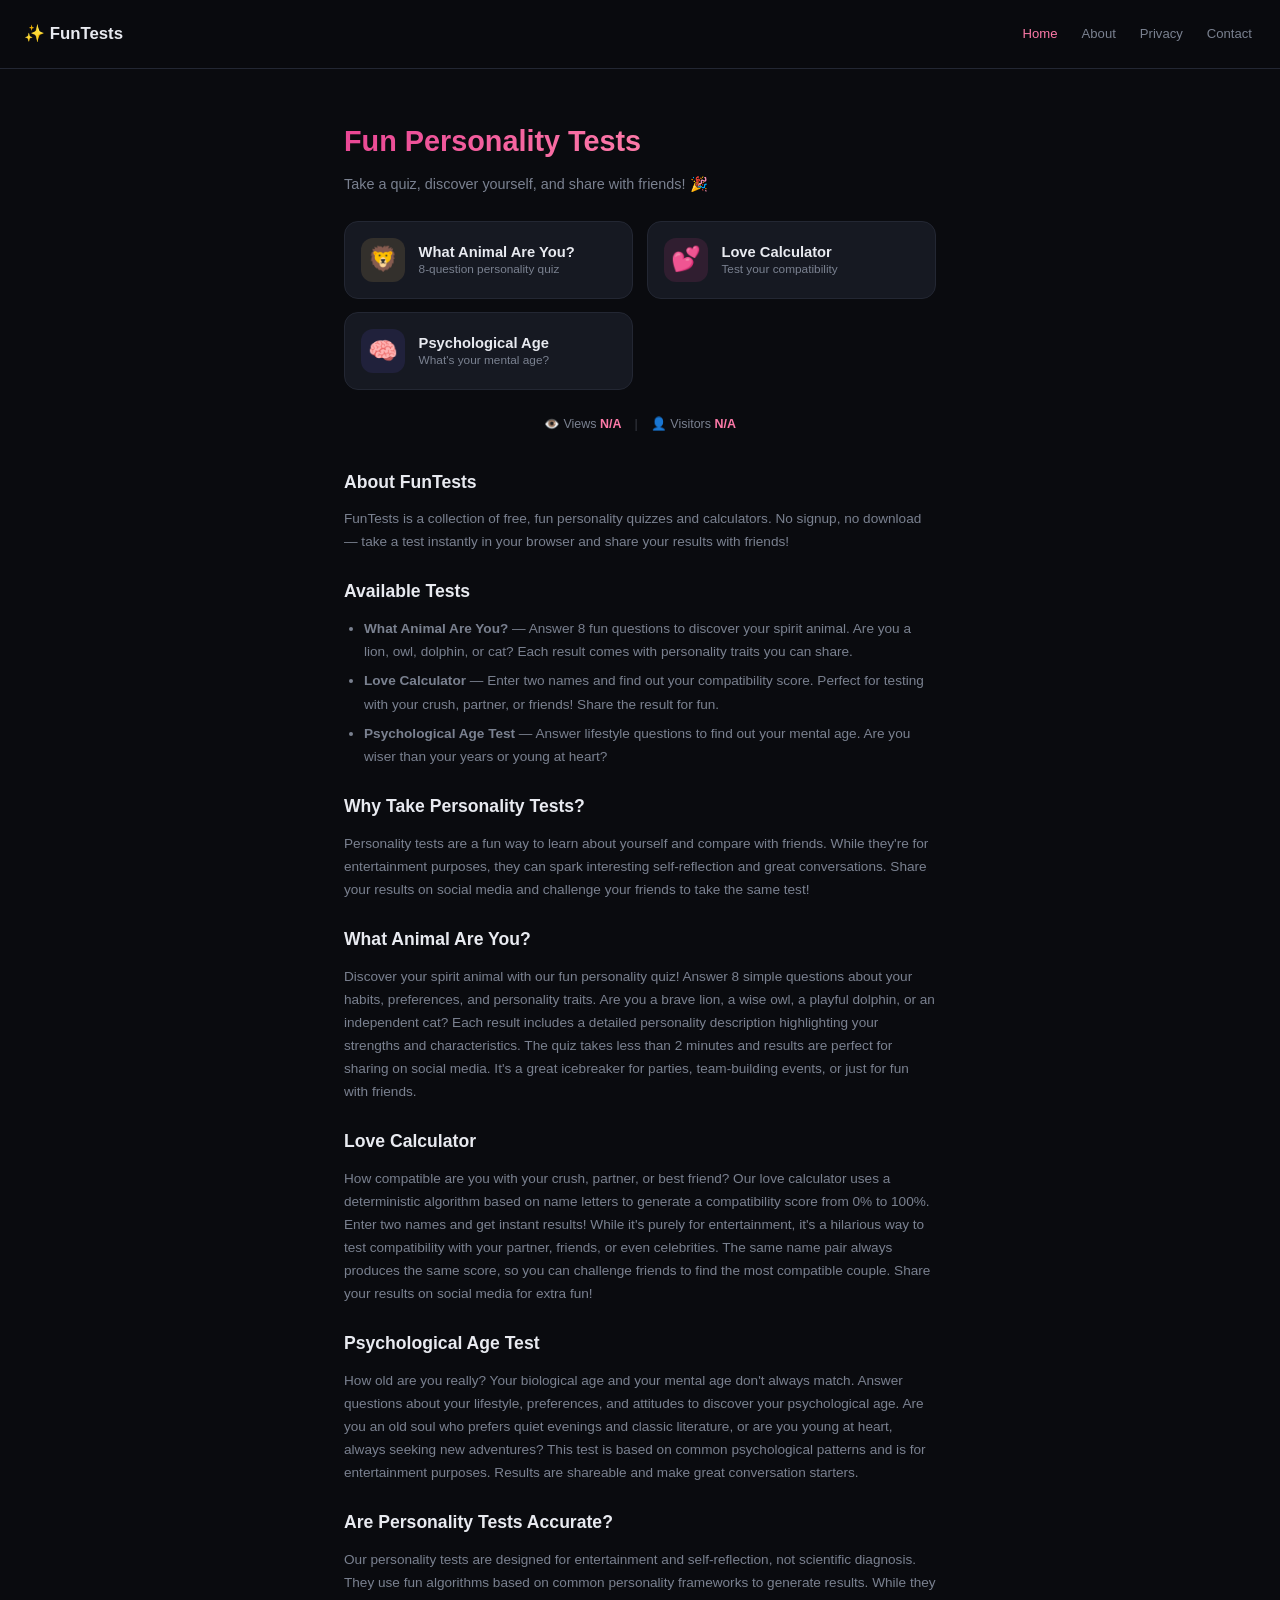
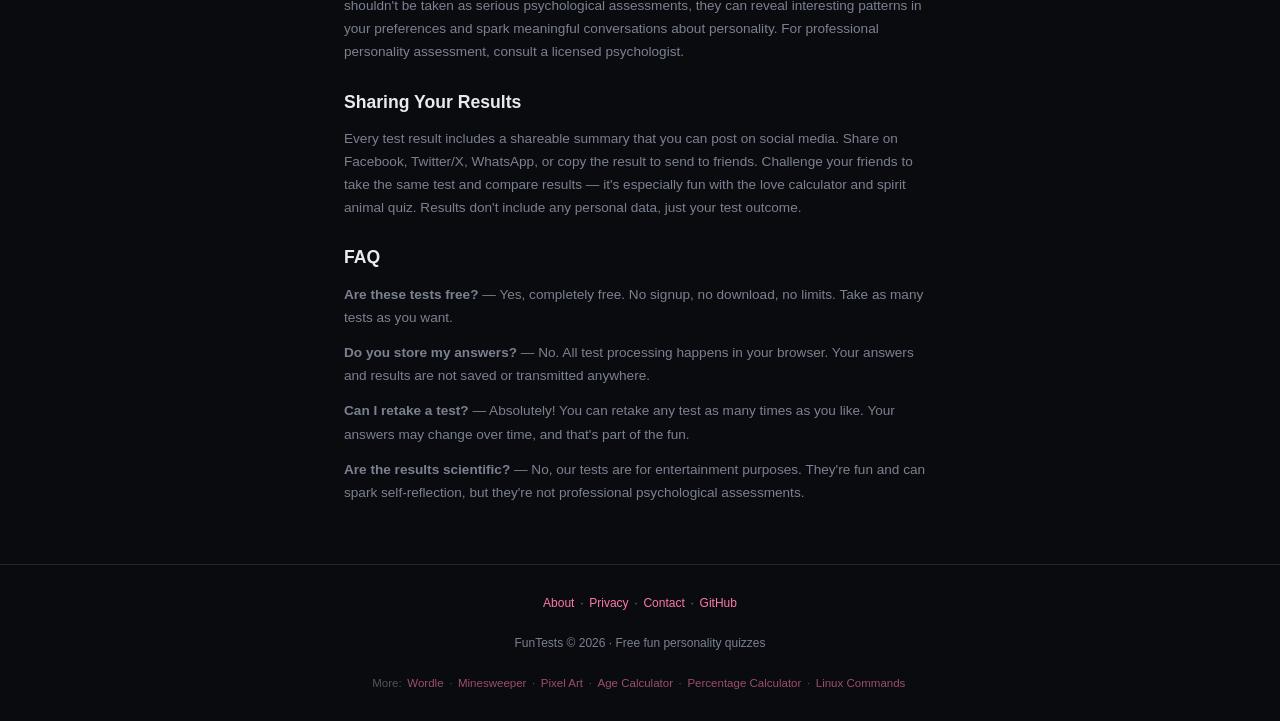
==== index.html @ 6536a4a6 "Fix ad space: wrap ad in collapsible container, hide when empty after 8s" ====
<!DOCTYPE html>
<html lang="en">
<head>
    <meta charset="UTF-8">
    <link rel="preconnect" href="https://pagead2.googlesyndication.com">
    <link rel="dns-prefetch" href="https://pagead2.googlesyndication.com">
    <link rel="preconnect" href="https://api.counterapi.dev">
    <link rel="dns-prefetch" href="https://api.counterapi.dev">
    <meta name="viewport" content="width=device-width, initial-scale=1.0">
    <meta name="theme-color" content="#0a0b0f">
    <meta name="description" content="Fun personality tests — What Animal Are You, Love Calculator, Psychological Age Test. Free, instant, share your results!">
    <meta name="robots" content="index, follow">
    <link rel="canonical" href="https://jimmywithfiona.com/fun-tests/">

    <meta name="keywords" content="fun tests, personality quiz, love calculator, psychological age test, what animal are you, fun quizzes online">
    <meta property="og:type" content="website">
    <meta property="og:site_name" content="FunTests">
    <meta property="og:locale" content="en_US">
    <meta property="og:title" content="FunTests — Personality Quizzes, Love Calculator & Fun Tests">
    <meta property="og:description" content="Fun personality tests — What Animal Are You, Love Calculator, Psychological Age Test. Free, instant, share your results!">
    <meta property="og:url" content="https://jimmywithfiona.com/fun-tests/">
    <meta property="og:image" content="https://jimmywithfiona.com/fun-tests/og.png">
    <meta name="twitter:card" content="summary_large_image">
    <meta name="twitter:title" content="FunTests — Personality Quizzes, Love Calculator & Fun Tests">
    <meta name="twitter:description" content="Fun personality tests — What Animal Are You, Love Calculator, Psychological Age Test. Free, instant, share your results!">
    <meta name="twitter:image" content="https://jimmywithfiona.com/fun-tests/og.png">

    <link rel="icon" type="image/svg+xml" href="favicon.svg">
<link rel="apple-touch-icon" href="apple-touch-icon.png">
<script async src="https://pagead2.googlesyndication.com/pagead/js/adsbygoogle.js?client=ca-pub-1840337371416691" crossorigin="anonymous"></script>
    <title>FunTests — Personality Quizzes, Love Calculator & Fun Tests</title>
    <link rel="stylesheet" href="css/style.css">
    <script type="application/ld+json">
    {
      "@context": "https://schema.org",
      "@type": "WebSite",
      "name": "FunTests",
      "url": "https://jimmywithfiona.com/fun-tests/",
      "description": "Collection of fun personality tests: What Animal Are You, Love Calculator, Psychological Age Test"
    }
    </script>
<style>

    /* UX fixes: touch targets, font sizes */
    @media (max-width: 768px) {
        .navbar .nav-links a {
            padding: 0.5rem 0.3rem;
            min-height: 44px;
            display: flex;
            align-items: center;
        }
        .navbar { padding: 0.5rem 0.75rem; }
        .navbar .brand { font-size: 0.95rem; }
        .navbar .nav-links { gap: 0.3rem; }
        input[type="text"], input[type="number"], select, textarea {
            font-size: 16px !important;
        }
        .tab { min-height: 44px; display: flex; align-items: center; }
        .preset-btn { min-height: 44px; }
        .unit-toggle button { min-height: 44px; padding: 0.5rem 0.75rem; }
        .btn { min-height: 44px; }
        .legend-item, .outlet { min-height: 44px; }
    }
    /* Scroll to top button */
    .scroll-top {
        position: fixed;
        bottom: 1.5rem;
        right: 1.5rem;
        width: 44px;
        height: 44px;
        border-radius: 50%;
        background: var(--accent, #4f8cff);
        color: #fff;
        border: none;
        cursor: pointer;
        font-size: 1.2rem;
        display: none;
        z-index: 100;
        align-items: center;
        justify-content: center;
        box-shadow: 0 2px 12px rgba(0,0,0,0.3);
        transition: opacity 0.3s;
    }
    .scroll-top.visible { display: flex; }

    
    /* UX: touch targets + mobile fixes */
    body { overflow-x: hidden !important; }
    .nav-links a, .navbar .nav-links a, .topbar .nav-links a {
        display: inline-flex; align-items: center;
        min-height: 36px; padding: 0.4rem 0.25rem;
    }
    footer a, footer p a {
        display: inline-block; min-height: 36px; line-height: 36px;
        padding: 0 0.15rem;
    }
    @media (max-width: 768px) {
        .nav-links a, .navbar .nav-links a, .topbar .nav-links a, footer a {
            min-height: 44px !important; line-height: 44px;
            padding: 0 0.3rem;
        }
        .nav-links, .navbar .nav-links, .topbar .nav-links { flex-wrap: wrap; gap: 0.2rem; }
        input, select, textarea { font-size: 16px !important; }
        .tab, .preset-btn, .unit-toggle button, .btn { min-height: 44px; }
        .tool-link, .outlet, .story, .quiz-option { min-height: 44px; }
    }    .navbar .nav-links a, .topbar .nav-links a, .nav-links a {
        padding: 0.5rem 0.25rem;
        min-height: 36px;
        display: inline-flex;
        align-items: center;
    }
    body { overflow-x: hidden; }
    @media (max-width: 768px) {
        .navbar .nav-links a, .topbar .nav-links a, .nav-links a {
            min-height: 44px;
            padding: 0.5rem 0.4rem;
        }
        .navbar .nav-links, .topbar .nav-links, .nav-links {
            flex-wrap: wrap;
            gap: 0.2rem;
        }
        input, select, textarea { font-size: 16px !important; }
        .tab, .preset-btn, .unit-toggle button, .btn { min-height: 44px; }
    }

    </style>
    <link rel="prefetch" href="/wheel-spinner/">
    <link rel="prefetch" href="/game-2048/">
    <script type="application/ld+json">{"@context":"https://schema.org","@type":"WebApplication","name":"FunTests","url":"https://jimmywithfiona.com/fun-tests/","applicationCategory":"GameApplication","operatingSystem":"Any (web browser)","description":"Collection of fun personality tests: What Animal Are You, Love Calculator, Psychological Age Test","offers":{"@type":"Offer","price":"0","priceCurrency":"USD"}}</script>
    <script type="application/ld+json">{"@context":"https://schema.org","@type":"FAQPage","mainEntity":[{"@type":"Question","name":"What personality tests are available?","acceptedAnswer":{"@type":"Answer","text":"FunTests offers three fun personality quizzes: What Animal Are You (an 8-question spirit animal quiz), Love Calculator (a compatibility test for two names), and Psychological Age Test (find out your mental age)."}},{"@type":"Question","name":"Is FunTests free?","acceptedAnswer":{"@type":"Answer","text":"Yes, FunTests is 100% free with no limits. All personality tests run instantly in your browser with no download required."}},{"@type":"Question","name":"Do I need to sign up?","acceptedAnswer":{"@type":"Answer","text":"No signup or account is needed. Just visit the site, pick a test, and get your results instantly."}},{"@type":"Question","name":"Can I share my results?","acceptedAnswer":{"@type":"Answer","text":"Yes, every test result can be shared with friends on social media. Challenge your friends to take the same test!"}}]}</script>
    <script type="application/ld+json">{"@context":"https://schema.org","@type":"BreadcrumbList","itemListElement":[{"@type":"ListItem","position":1,"name":"Home","item":"https://jimmywithfiona.com/"},{"@type":"ListItem","position":2,"name":"FunTests","item":"https://jimmywithfiona.com/fun-tests/"}]}</script>
</head>
<body>
<nav class="navbar">
    <a class="brand" href="index.html">✨ FunTests</a>
    <div class="nav-links">
        <a href="index.html" class="active">Home</a>
        <a href="about.html">About</a>
        <a href="privacy.html">Privacy</a>
        <a href="contact.html">Contact</a>
    </div>
</nav>
<main>
<!-- AdSense Ad Unit -->
<div class="ad-container" style="text-align:center;min-height:0;max-height:120px;overflow:hidden;transition:max-height .3s;margin:0 0 1rem;">
<ins class="adsbygoogle"
     style="display:block"
     data-ad-client="ca-pub-1840337371416691"
     data-ad-slot="5549785669"
     data-ad-format="auto"
     data-full-width-responsive="true"></ins>
<script>
     (adsbygoogle = window.adsbygoogle || []).push({});
     setTimeout(function(){var c=document.querySelector('.ad-container');if(!c)return;var ins=c.querySelector('ins.adsbygoogle');var ifr=ins&&ins.querySelector('iframe');if(!ifr){c.style.display='none';return;}ifr.addEventListener('load',function(){try{var b=ifr.contentWindow.document.body;if(!b||b.scrollHeight<15){c.style.maxHeight='0';c.style.margin='0';}}catch(e){}});setTimeout(function(){try{var b=ifr.contentWindow.document.body;if(!b||b.scrollHeight<15){c.style.maxHeight='0';c.style.margin='0';}}catch(e){var r=ifr.getBoundingClientRect();if(r.height<15){c.style.maxHeight='0';c.style.margin='0';}}},8000);},3000);
</script>
</div>


    <h1>Fun Personality Tests</h1>
    <p class="subtitle">Take a quiz, discover yourself, and share with friends! 🎉</p>

    <div class="tool-grid">
        <a class="tool-link" href="animal-test.html">
            <div class="tool-icon" style="background:#fdcb6e20;color:#fdcb6e">🦁</div>
            <div><div class="tool-name">What Animal Are You?</div><div class="tool-desc">8-question personality quiz</div></div>
        </a>
        <a class="tool-link" href="love-calculator.html">
            <div class="tool-icon" style="background:#e8439320;color:#e84393">💕</div>
            <div><div class="tool-name">Love Calculator</div><div class="tool-desc">Test your compatibility</div></div>
        </a>
        <a class="tool-link" href="psychological-age.html">
            <div class="tool-icon" style="background:#6c5ce720;color:#6c5ce7">🧠</div>
            <div><div class="tool-name">Psychological Age</div><div class="tool-desc">What's your mental age?</div></div>
        </a>
    </div>

    <div class="stats">
        👁️ Views <strong id="pv">-</strong>
        <span class="stat-divider">|</span>
        👤 Visitors <strong id="uv">-</strong>
    </div>

    <div class="seo-section">
        <h2>About FunTests</h2>
        <p>FunTests is a collection of free, fun personality quizzes and calculators. No signup, no download — take a test instantly in your browser and share your results with friends!</p>
        <h2>Available Tests</h2>
        <ul>
            <li><strong>What Animal Are You?</strong> — Answer 8 fun questions to discover your spirit animal. Are you a lion, owl, dolphin, or cat? Each result comes with personality traits you can share.</li>
            <li><strong>Love Calculator</strong> — Enter two names and find out your compatibility score. Perfect for testing with your crush, partner, or friends! Share the result for fun.</li>
            <li><strong>Psychological Age Test</strong> — Answer lifestyle questions to find out your mental age. Are you wiser than your years or young at heart?</li>
        </ul>
        <h2>Why Take Personality Tests?</h2>
        <p>Personality tests are a fun way to learn about yourself and compare with friends. While they're for entertainment purposes, they can spark interesting self-reflection and great conversations. Share your results on social media and challenge your friends to take the same test!</p>
        <h2>What Animal Are You?</h2>
        <p>Discover your spirit animal with our fun personality quiz! Answer 8 simple questions about your habits, preferences, and personality traits. Are you a brave lion, a wise owl, a playful dolphin, or an independent cat? Each result includes a detailed personality description highlighting your strengths and characteristics. The quiz takes less than 2 minutes and results are perfect for sharing on social media. It's a great icebreaker for parties, team-building events, or just for fun with friends.</p>
        <h2>Love Calculator</h2>
        <p>How compatible are you with your crush, partner, or best friend? Our love calculator uses a deterministic algorithm based on name letters to generate a compatibility score from 0% to 100%. Enter two names and get instant results! While it's purely for entertainment, it's a hilarious way to test compatibility with your partner, friends, or even celebrities. The same name pair always produces the same score, so you can challenge friends to find the most compatible couple. Share your results on social media for extra fun!</p>
        <h2>Psychological Age Test</h2>
        <p>How old are you really? Your biological age and your mental age don't always match. Answer questions about your lifestyle, preferences, and attitudes to discover your psychological age. Are you an old soul who prefers quiet evenings and classic literature, or are you young at heart, always seeking new adventures? This test is based on common psychological patterns and is for entertainment purposes. Results are shareable and make great conversation starters.</p>
        <h2>Are Personality Tests Accurate?</h2>
        <p>Our personality tests are designed for entertainment and self-reflection, not scientific diagnosis. They use fun algorithms based on common personality frameworks to generate results. While they shouldn't be taken as serious psychological assessments, they can reveal interesting patterns in your preferences and spark meaningful conversations about personality. For professional personality assessment, consult a licensed psychologist.</p>
        <h2>Sharing Your Results</h2>
        <p>Every test result includes a shareable summary that you can post on social media. Share on Facebook, Twitter/X, WhatsApp, or copy the result to send to friends. Challenge your friends to take the same test and compare results — it's especially fun with the love calculator and spirit animal quiz. Results don't include any personal data, just your test outcome.</p>
        <h2>FAQ</h2>
        <p><strong>Are these tests free?</strong> — Yes, completely free. No signup, no download, no limits. Take as many tests as you want.</p>
        <p><strong>Do you store my answers?</strong> — No. All test processing happens in your browser. Your answers and results are not saved or transmitted anywhere.</p>
        <p><strong>Can I retake a test?</strong> — Absolutely! You can retake any test as many times as you like. Your answers may change over time, and that's part of the fun.</p>
        <p><strong>Are the results scientific?</strong> — No, our tests are for entertainment purposes. They're fun and can spark self-reflection, but they're not professional psychological assessments.</p>
    </div>
</main>
<footer>
    <p><a href="about.html">About</a> · <a href="privacy.html">Privacy</a> · <a href="contact.html">Contact</a> · <a href="https://github.com/JimmyLLLL/fun-tests">GitHub</a></p>
    <p style="margin-top:0.4rem;">FunTests © 2026 · Free fun personality quizzes</p>

    <div style="margin-top:0.6rem;font-size:0.72rem;opacity:0.6;">More: <a href="/wordle/">Wordle</a> · <a href="/minesweeper/">Minesweeper</a> · <a href="/pixel-art/">Pixel Art</a> · <a href="/age-calculator/">Age Calculator</a> · <a href="/percentage-calculator/">Percentage Calculator</a> · <a href="/linux-commands/">Linux Commands</a></div>
</footer>
<script defer src="js/counter.js"></script>
</body>
</html>
---- css/style.css ----
*{margin:0;padding:0;box-sizing:border-box}:root{--bg:#0a0b0f;--bg-2:#11131a;--card:#161922;--border:#232733;--text:#e8eaf0;--text-dim:#7a8190;--accent:#e84393;--accent-hover:#fd79a8;--purple:#6c5ce7;--gold:#fdcb6e;--green:#00b894;--blue:#4f8cff;--radius:14px}body{font-family:-apple-system,BlinkMacSystemFont,"Segoe UI",Roboto,"Helvetica Neue",sans-serif;background:var(--bg);color:var(--text);min-height:100vh;line-height:1.7}.navbar{display:flex;justify-content:space-between;align-items:center;padding:0.75rem 1.5rem;border-bottom:1px solid var(--border);position:sticky;top:0;background:rgba(10,11,15,0.92);backdrop-filter:blur(12px);z-index:50}.navbar .brand{font-weight:800;color:var(--text);text-decoration:none;font-size:1.05rem;display:flex;align-items:center;gap:0.4rem}.navbar .nav-links{display:flex;gap:1rem;flex-wrap:wrap}.navbar .nav-links a{color:var(--text-dim);text-decoration:none;font-size:0.82rem;transition:color .2s}.navbar .nav-links a:hover,.navbar .nav-links a.active{color:var(--accent-hover)}main{max-width:640px;margin:0 auto;padding:2rem 1.5rem 3rem}h1{font-size:1.8rem;margin-bottom:0.4rem;background:linear-gradient(135deg,#e84393,#fd79a8,#fdcb6e);-webkit-background-clip:text;-webkit-text-fill-color:transparent;background-clip:text}.subtitle{color:var(--text-dim);font-size:0.9rem;margin-bottom:1.5rem}h2{font-size:1.1rem;margin:1.5rem 0 0.6rem;color:var(--accent-hover)}p{margin-bottom:0.75rem}a{color:var(--accent-hover)}ul{margin:0 0 1rem 1.25rem}li{margin-bottom:0.4rem}.tool-card{background:var(--card);border:1px solid var(--border);border-radius:var(--radius);padding:1.5rem;margin-bottom:1rem}.btn{background:var(--accent);color:#fff;border:none;border-radius:10px;padding:0.75rem 2rem;font-size:0.95rem;font-weight:700;cursor:pointer;transition:background .2s,transform .1s;font-family:inherit}.btn:hover{background:var(--accent-hover)}.btn:active{transform:scale(0.97)}.btn-secondary{background:var(--card);border:1px solid var(--border)}.btn-secondary:hover{background:var(--bg-2)}.tool-grid{display:grid;grid-template-columns:repeat(auto-fill,minmax(200px,1fr));gap:0.85rem;margin-top:1.5rem}.tool-link{display:flex;align-items:center;gap:0.85rem;background:var(--card);border:1px solid var(--border);border-radius:var(--radius);padding:1rem;text-decoration:none;color:var(--text);transition:transform .12s,border-color .12s}.tool-link:hover{transform:translateY(-2px);border-color:var(--accent)}.tool-icon{width:44px;height:44px;border-radius:12px;display:flex;align-items:center;justify-content:center;font-size:1.5rem;flex-shrink:0}.tool-name{font-size:0.92rem;font-weight:600}.tool-desc{font-size:0.74rem;color:var(--text-dim)}.stats{text-align:center;margin:1.5rem 0;font-size:0.78rem;color:var(--text-dim)}.stats strong{color:var(--accent-hover);font-variant-numeric:tabular-nums}.stat-divider{margin:0 0.6rem;opacity:0.4}footer{text-align:center;padding:1.25rem;color:var(--text-dim);font-size:0.75rem;border-top:1px solid var(--border)}footer a{color:var(--accent-hover);text-decoration:none}.seo-section{color:var(--text-dim);font-size:0.85rem;margin-top:2rem}.seo-section h2{color:var(--text)}.quiz-question{background:var(--card);border:1px solid var(--border);border-radius:var(--radius);padding:1.5rem;margin-bottom:1rem}.quiz-q-text{font-size:1.05rem;font-weight:600;margin-bottom:1rem}.quiz-progress{font-size:0.75rem;color:var(--text-dim);margin-bottom:0.75rem}.quiz-bar{height:6px;background:var(--bg-2);border-radius:3px;overflow:hidden;margin-bottom:1rem}.quiz-bar-fill{height:100%;background:var(--accent);border-radius:3px;transition:width .3s}.quiz-option{display:block;width:100%;text-align:left;background:var(--bg-2);border:1px solid var(--border);border-radius:10px;padding:0.85rem 1rem;color:var(--text);font-size:0.9rem;cursor:pointer;margin-bottom:0.5rem;transition:border-color .15s,background .15s,transform .1s;font-family:inherit}.quiz-option:hover{border-color:var(--accent);background:var(--card);transform:translateX(3px)}.result-card{background:var(--card);border:2px solid var(--accent);border-radius:var(--radius);padding:2rem 1.5rem;text-align:center}.result-emoji{font-size:4rem;margin-bottom:0.5rem}.result-title{font-size:1.6rem;font-weight:800;margin-bottom:0.5rem}.result-desc{color:var(--text-dim);font-size:0.9rem;max-width:420px;margin:0 auto 1rem}.result-traits{display:flex;flex-wrap:wrap;justify-content:center;gap:0.4rem;margin-bottom:1rem}.trait-tag{background:var(--bg-2);border:1px solid var(--border);border-radius:999px;padding:0.25rem 0.75rem;font-size:0.75rem;color:var(--accent-hover)}.result-score{font-size:3rem;font-weight:800;font-variant-numeric:tabular-nums}input[type="text"]{width:100%;background:var(--bg-2);color:var(--text);border:1px solid var(--border);border-radius:10px;padding:0.85rem 1rem;font-size:1rem;outline:none;transition:border-color .2s;font-family:inherit}input[type="text"]:focus{border-color:var(--accent)}input[type="text"]::placeholder{color:var(--text-dim)}body{overflow-x:hidden}.navbar .brand,.navbar .brand a{display:flex;align-items:center;min-height:44px;padding:0.25rem 0}.navbar .nav-links a{min-height:44px;display:inline-flex;align-items:center;padding:0.4rem 0.3rem}footer a,footer p a{display:inline-block;min-height:36px;line-height:36px;padding:0 0.15rem}.tool-link{min-height:44px}.tool-link .tool-name,.tool-link .tool-desc{line-height:1.3}.btn{min-height:44px}@media (max-width:768px){footer a{min-height:44px;line-height:44px}.navbar .nav-links{flex-wrap:wrap}}@media (max-width:768px){a{min-height:44px;display:inline-flex;align-items:center}.tool-card a,.seo-section a,.result a{display:inline-block;min-height:44px;line-height:44px}.navbar .brand{min-height:44px}button{min-height:44px}}
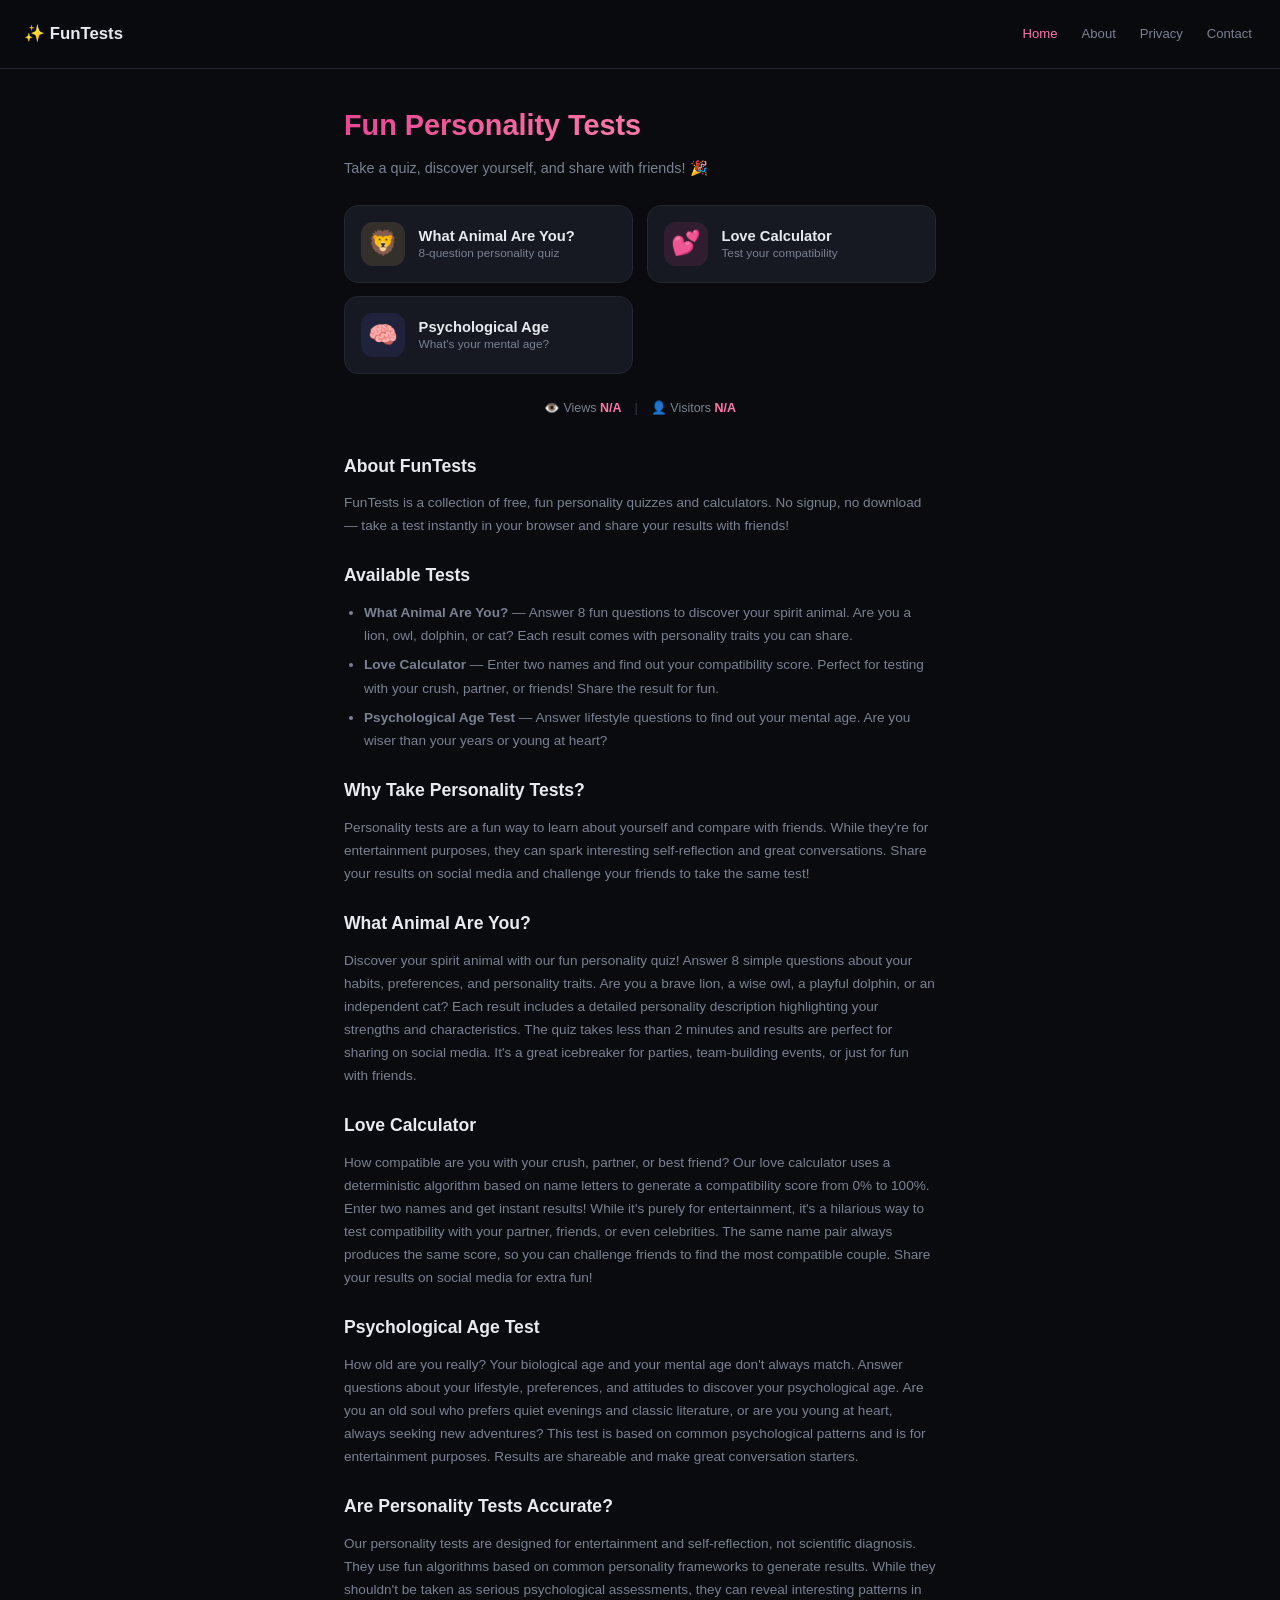
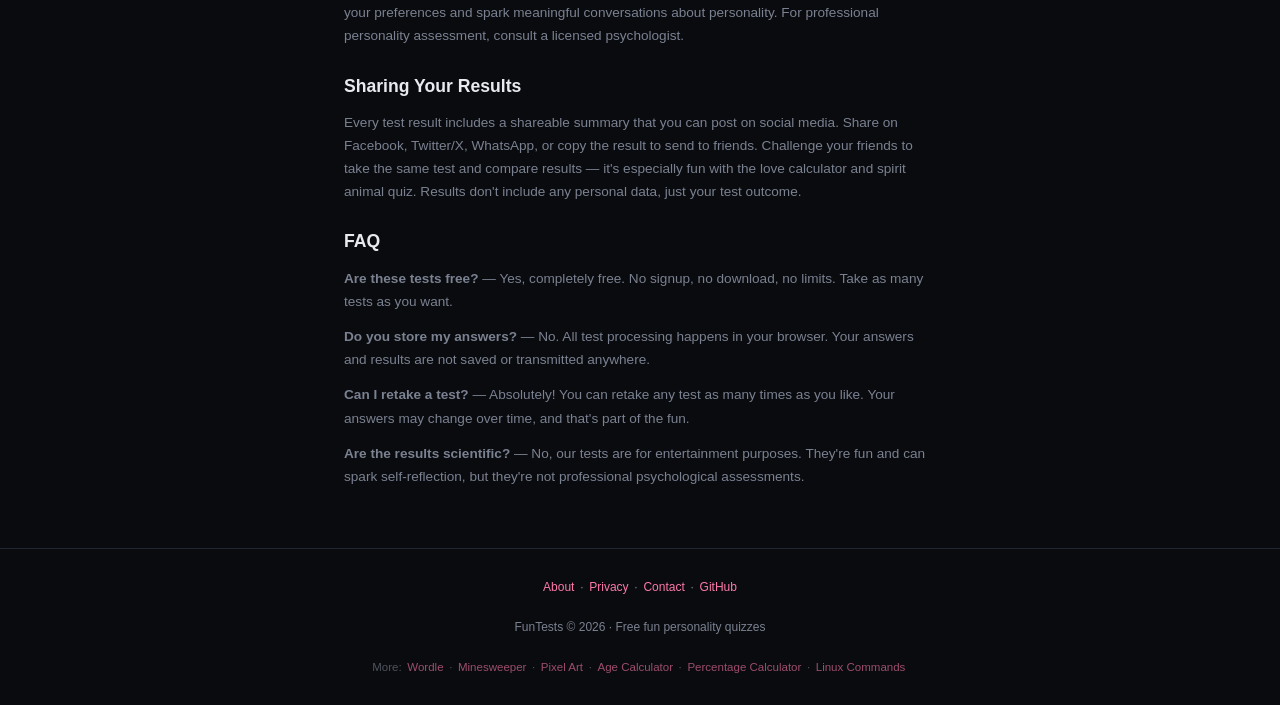
==== commit 7f359971: "Simplify ad code to standard AdSense, remove collapse hacks" ====
--- a/index.html
+++ b/index.html
@@ -142,7 +142,6 @@
 </nav>
 <main>
 <!-- AdSense Ad Unit -->
-<div class="ad-container" style="text-align:center;min-height:0;max-height:120px;overflow:hidden;transition:max-height .3s;margin:0 0 1rem;">
 <ins class="adsbygoogle"
      style="display:block"
      data-ad-client="ca-pub-1840337371416691"
@@ -151,9 +150,7 @@
      data-full-width-responsive="true"></ins>
 <script>
      (adsbygoogle = window.adsbygoogle || []).push({});
-     setTimeout(function(){var c=document.querySelector('.ad-container');if(!c)return;var ins=c.querySelector('ins.adsbygoogle');var ifr=ins&&ins.querySelector('iframe');if(!ifr){c.style.display='none';return;}ifr.addEventListener('load',function(){try{var b=ifr.contentWindow.document.body;if(!b||b.scrollHeight<15){c.style.maxHeight='0';c.style.margin='0';}}catch(e){}});setTimeout(function(){try{var b=ifr.contentWindow.document.body;if(!b||b.scrollHeight<15){c.style.maxHeight='0';c.style.margin='0';}}catch(e){var r=ifr.getBoundingClientRect();if(r.height<15){c.style.maxHeight='0';c.style.margin='0';}}},8000);},3000);
 </script>
-</div>
 
 
     <h1>Fun Personality Tests</h1>
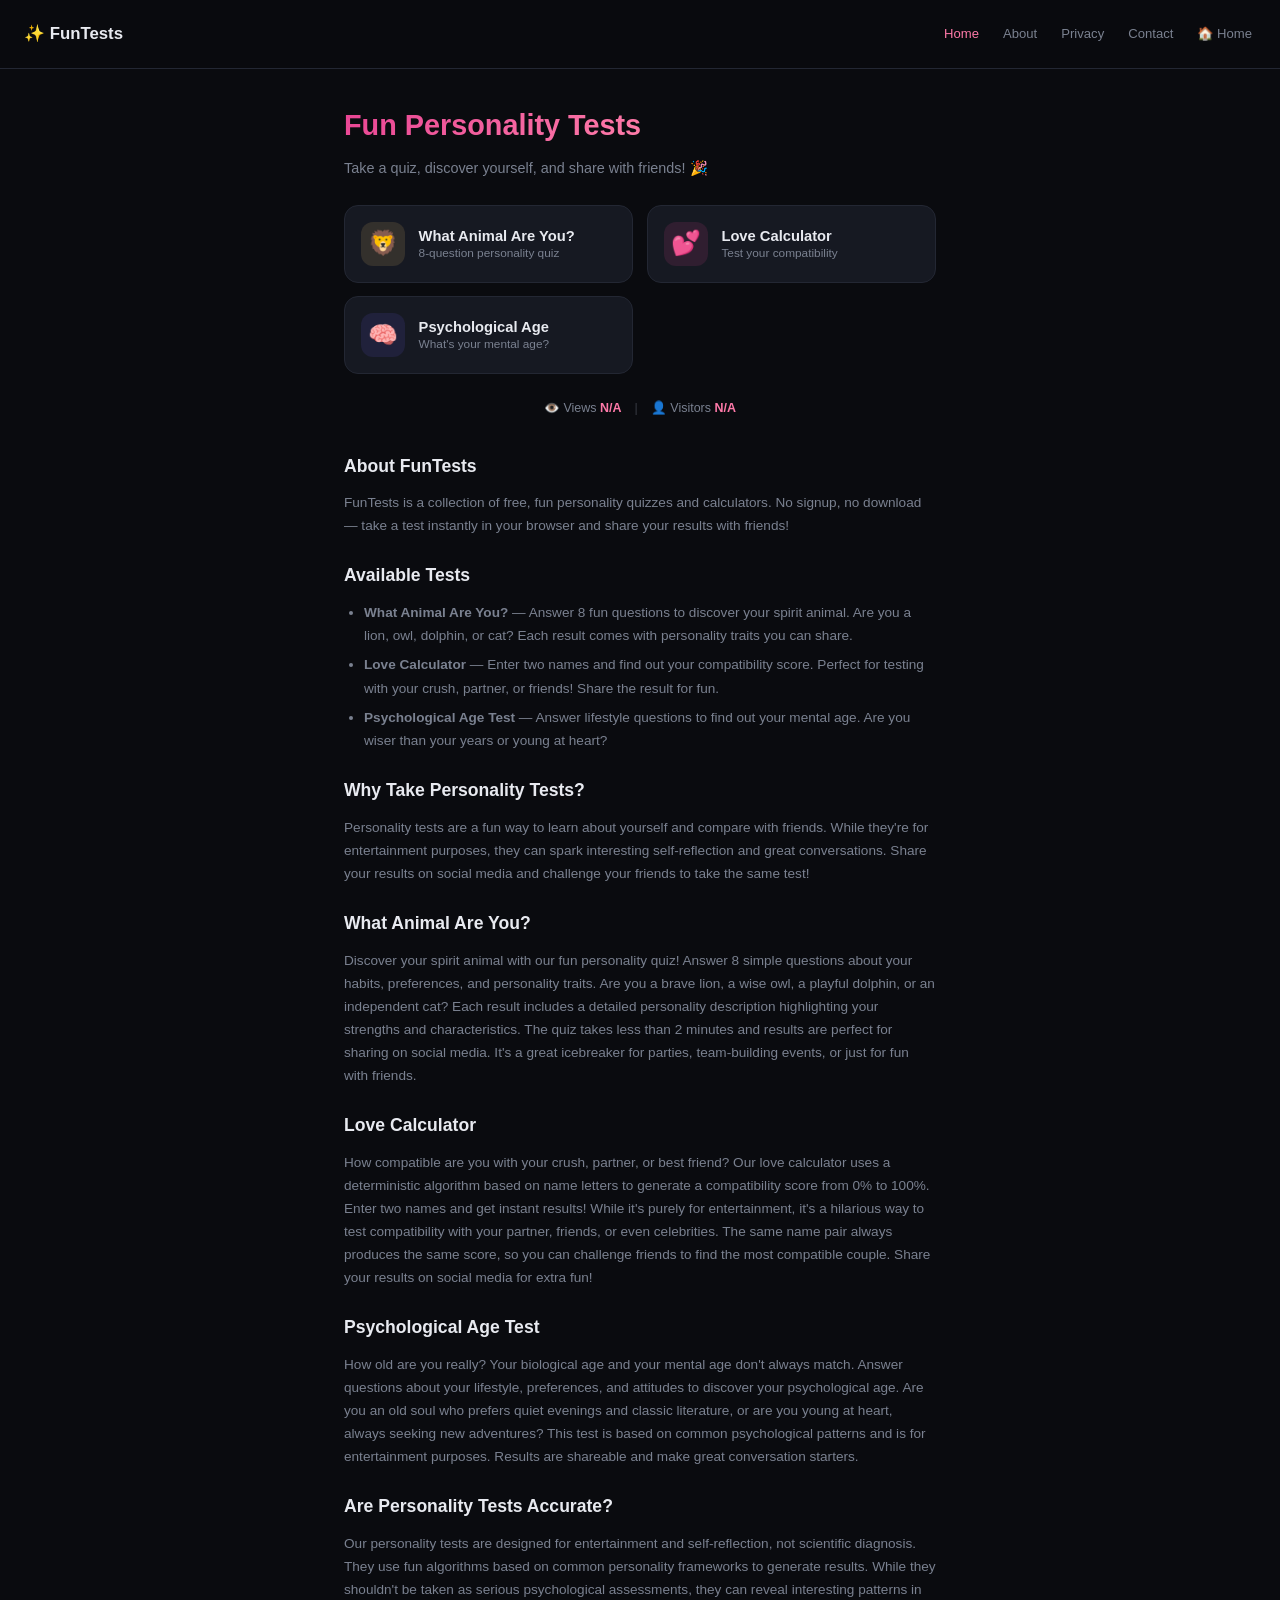
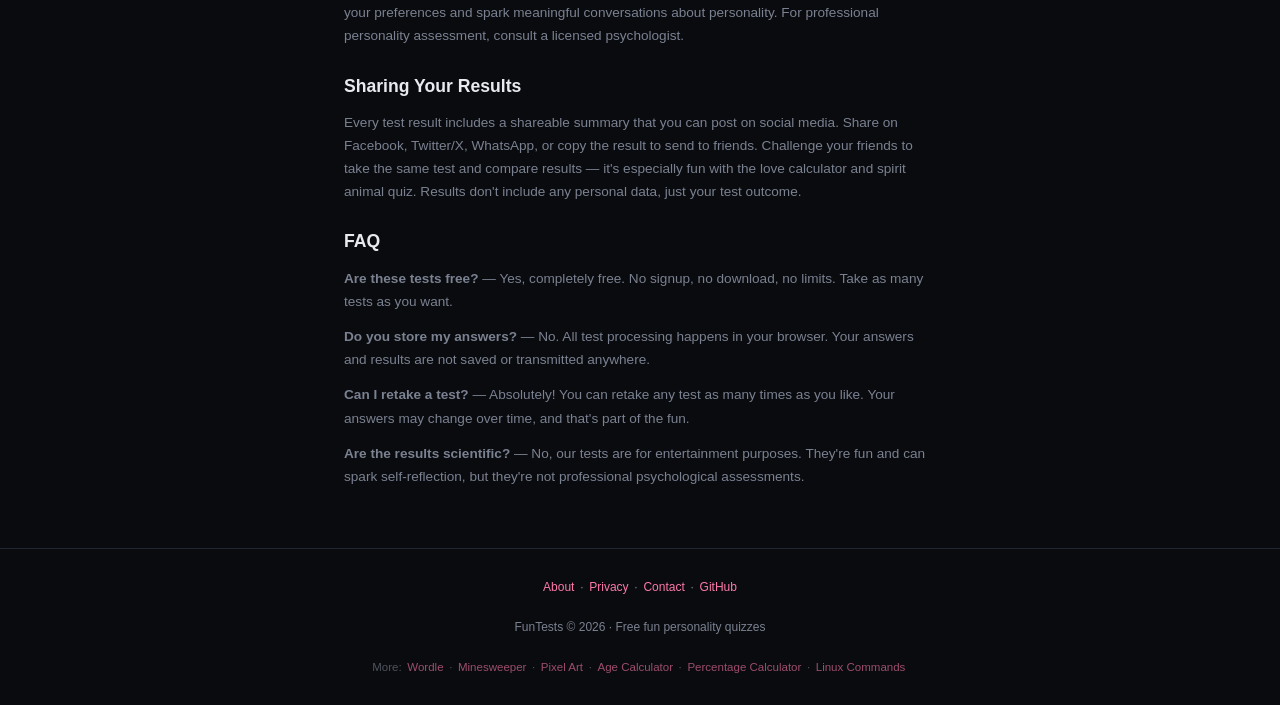
==== commit a19a9b8d: "SEO+Nav: fix brand links to absolute paths, add Home link to all pages" ====
--- a/index.html
+++ b/index.html
@@ -132,12 +132,13 @@
 </head>
 <body>
 <nav class="navbar">
-    <a class="brand" href="index.html">✨ FunTests</a>
+    <a class="brand" href="/fun-tests/">✨ FunTests</a>
     <div class="nav-links">
         <a href="index.html" class="active">Home</a>
         <a href="about.html">About</a>
         <a href="privacy.html">Privacy</a>
         <a href="contact.html">Contact</a>
+        <a href="/">🏠 Home</a>
     </div>
 </nav>
 <main>
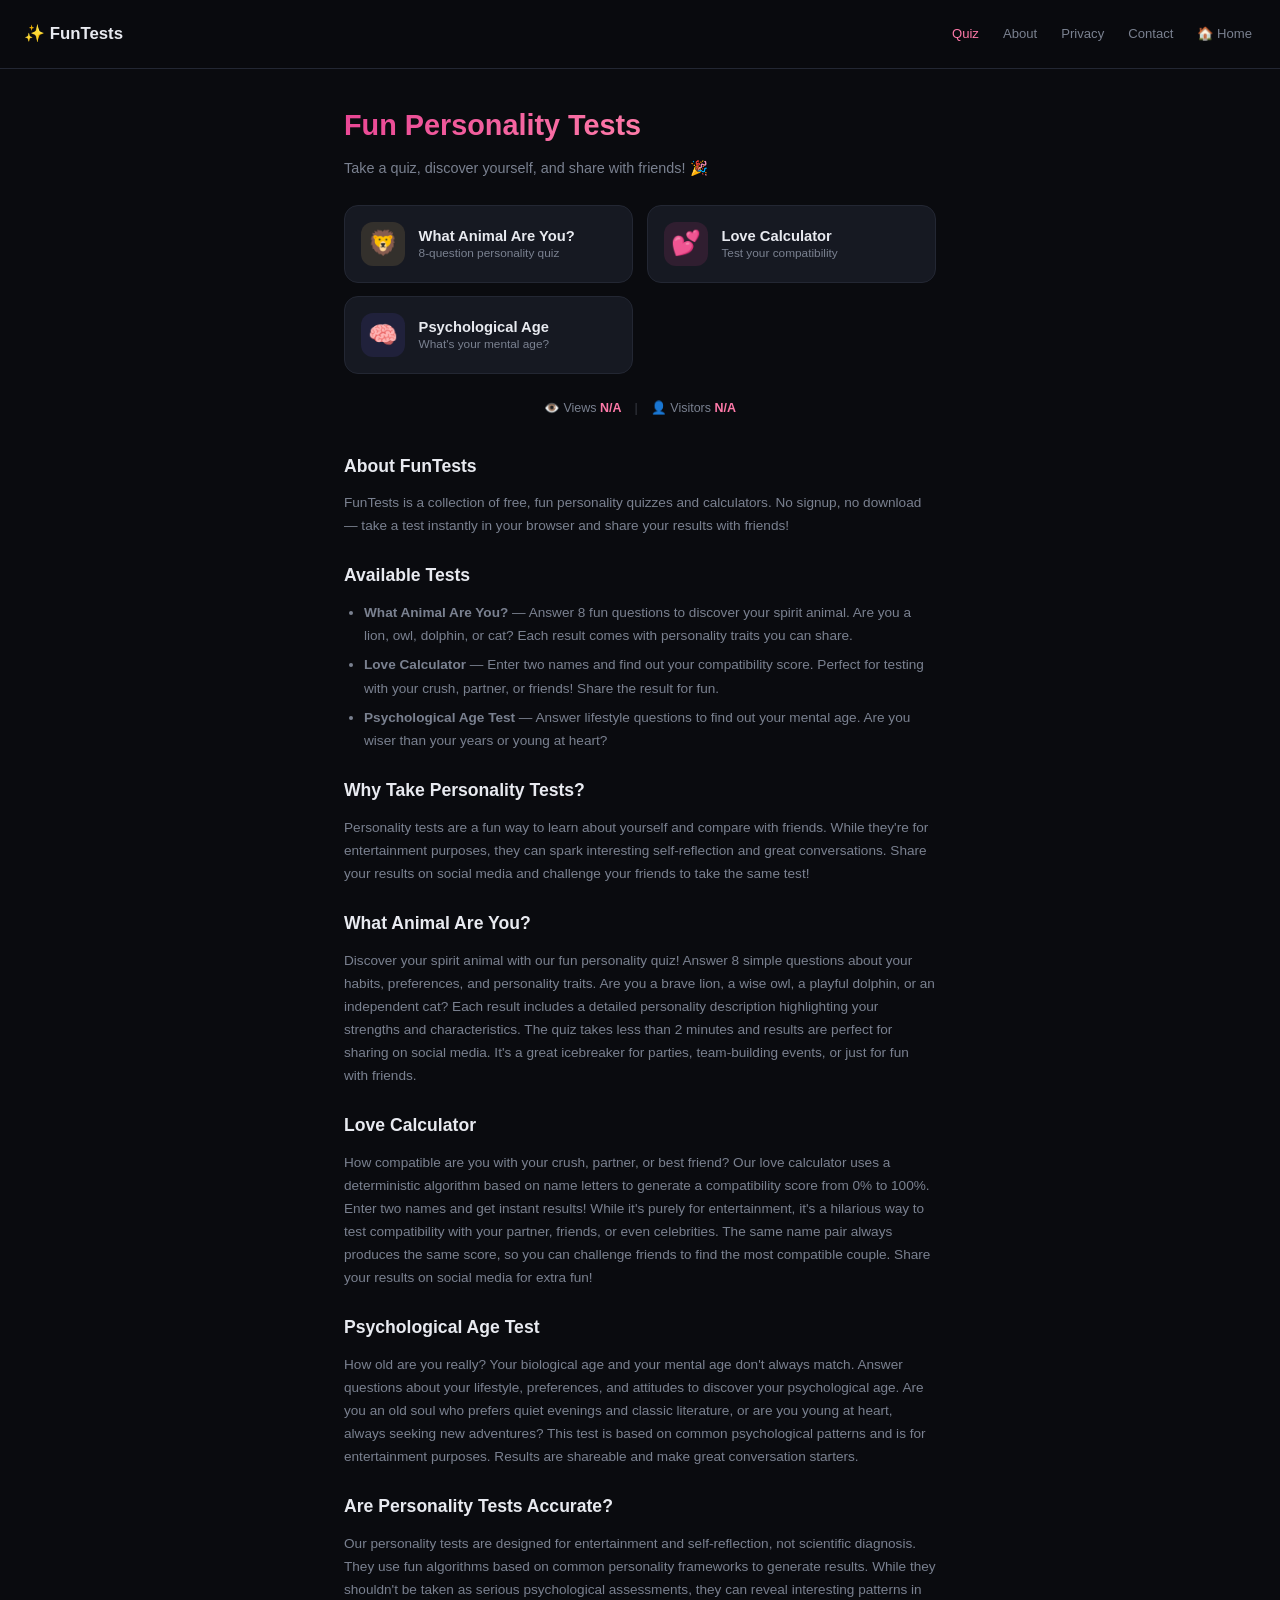
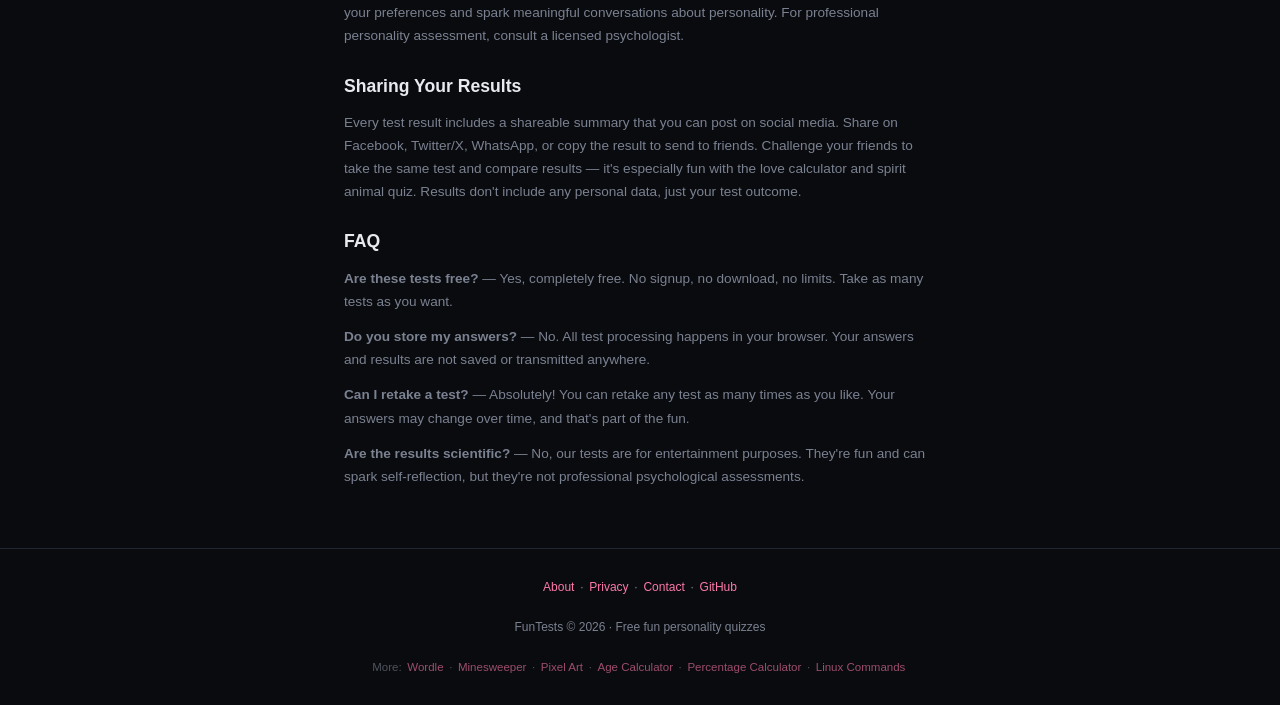
==== commit 1a3d3a60: "Fix nav: replace duplicate Home link with Quiz link to /fun-tests/" ====
--- a/index.html
+++ b/index.html
@@ -134,7 +134,7 @@
 <nav class="navbar">
     <a class="brand" href="/fun-tests/">✨ FunTests</a>
     <div class="nav-links">
-        <a href="index.html" class="active">Home</a>
+        <a href="/fun-tests/" class="active">Quiz</a>
         <a href="about.html">About</a>
         <a href="privacy.html">Privacy</a>
         <a href="contact.html">Contact</a>
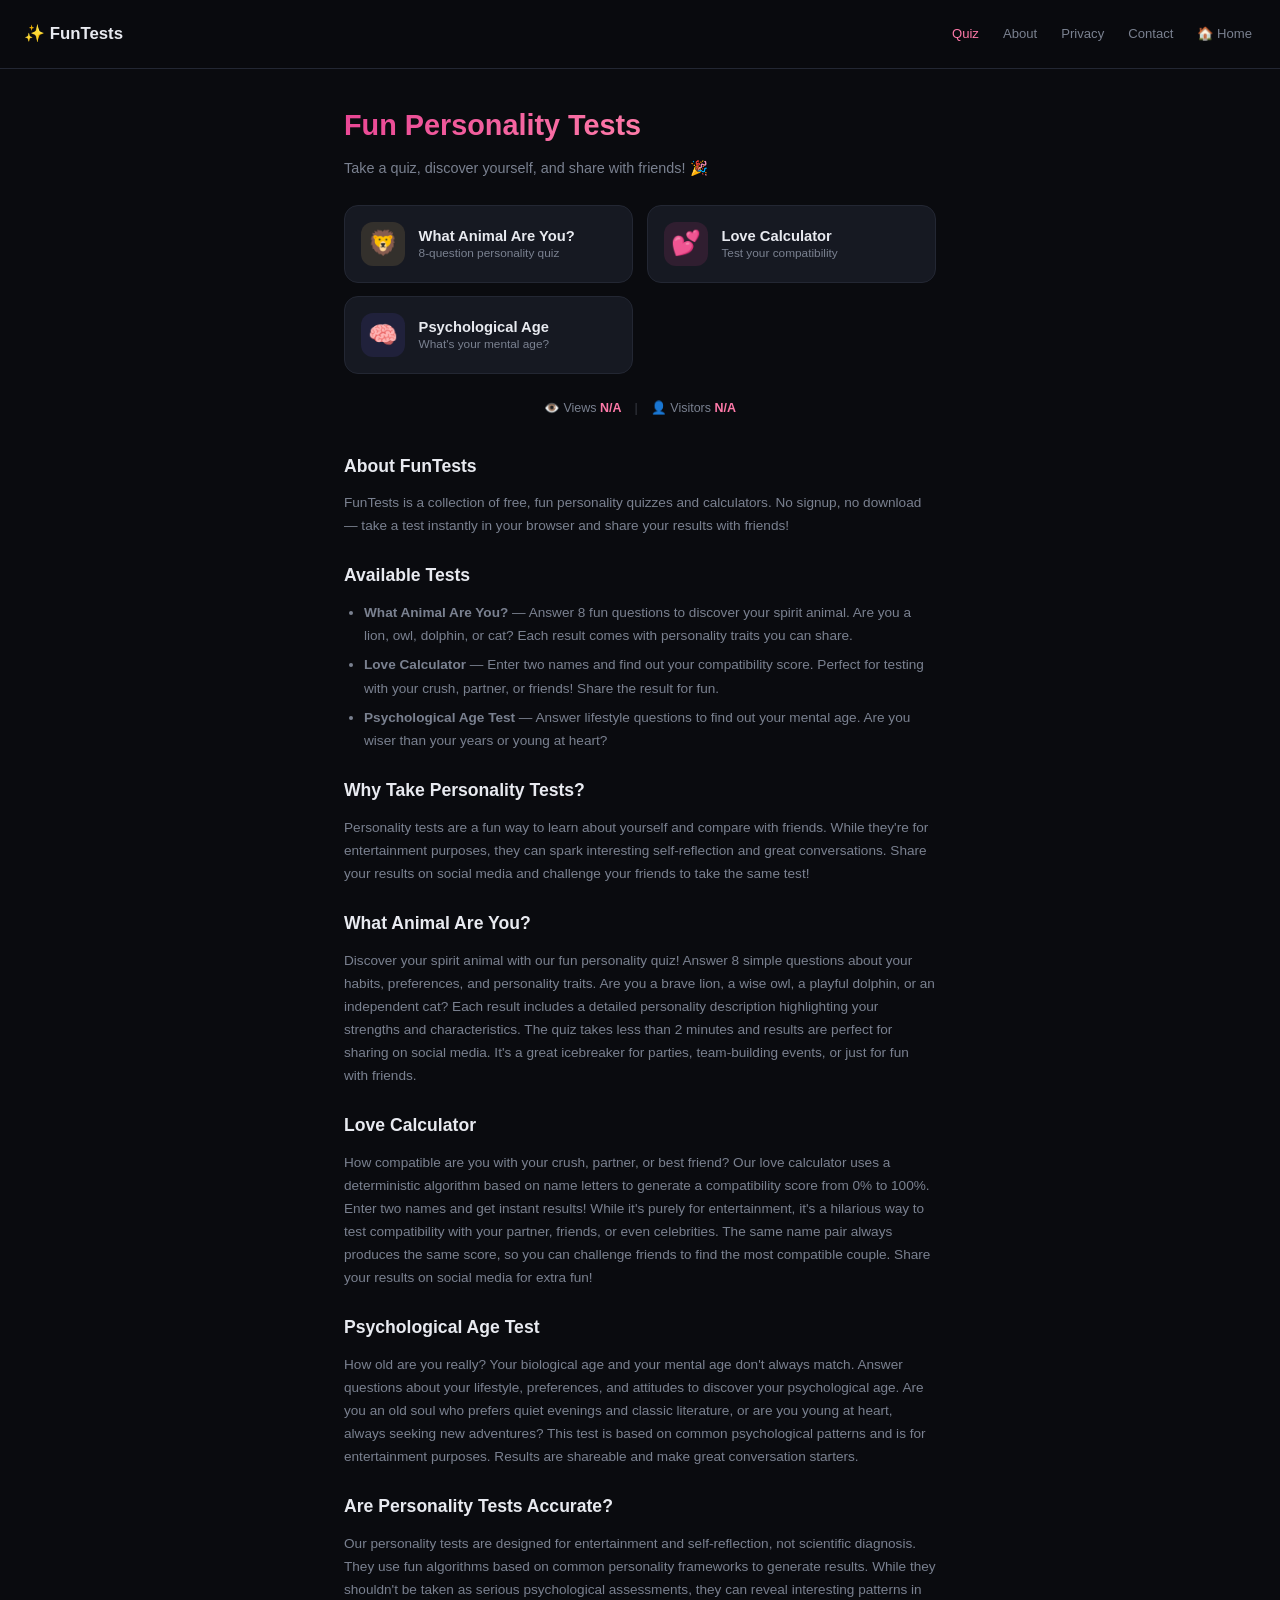
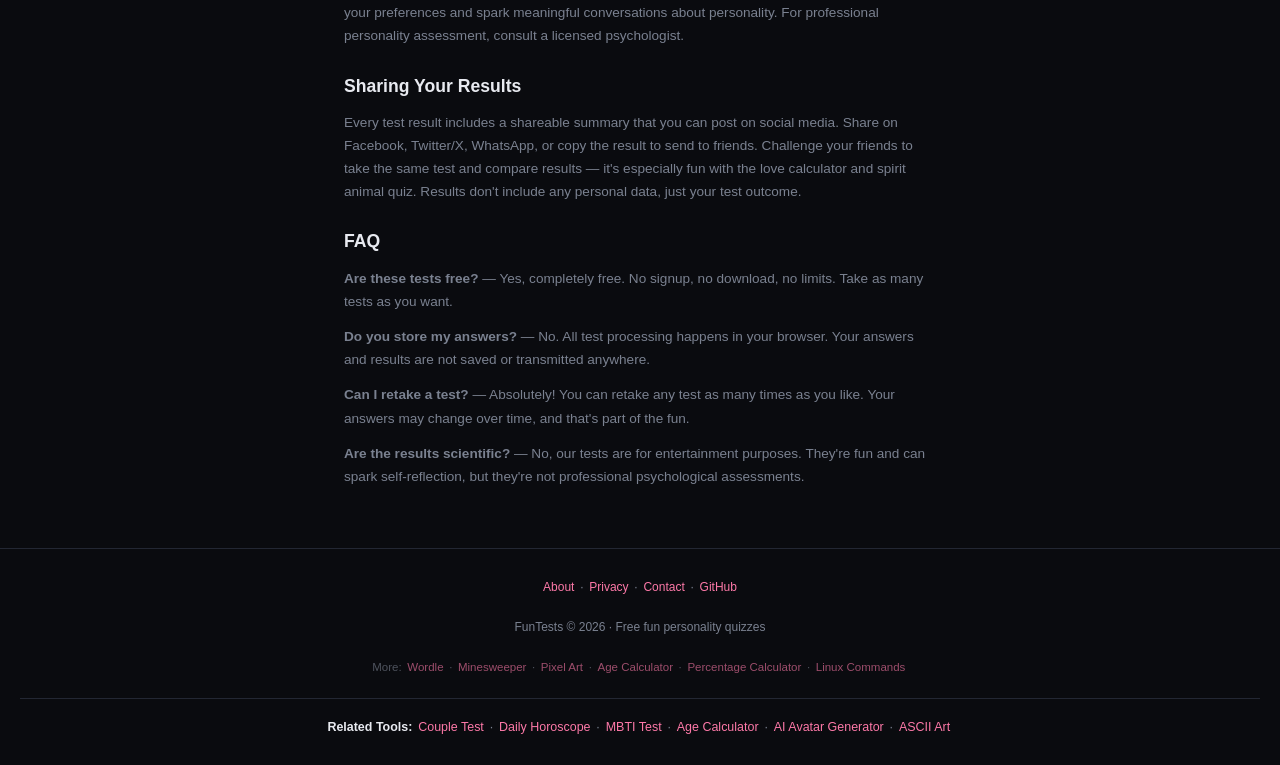
==== commit 5241206b: "SEO: Organization + BreadcrumbList + VideoGame schema" ====
--- a/index.html
+++ b/index.html
@@ -128,7 +128,9 @@
     <link rel="prefetch" href="/game-2048/">
     <script type="application/ld+json">{"@context":"https://schema.org","@type":"WebApplication","name":"FunTests","url":"https://jimmywithfiona.com/fun-tests/","applicationCategory":"GameApplication","operatingSystem":"Any (web browser)","description":"Collection of fun personality tests: What Animal Are You, Love Calculator, Psychological Age Test","offers":{"@type":"Offer","price":"0","priceCurrency":"USD"}}</script>
     <script type="application/ld+json">{"@context":"https://schema.org","@type":"FAQPage","mainEntity":[{"@type":"Question","name":"What personality tests are available?","acceptedAnswer":{"@type":"Answer","text":"FunTests offers three fun personality quizzes: What Animal Are You (an 8-question spirit animal quiz), Love Calculator (a compatibility test for two names), and Psychological Age Test (find out your mental age)."}},{"@type":"Question","name":"Is FunTests free?","acceptedAnswer":{"@type":"Answer","text":"Yes, FunTests is 100% free with no limits. All personality tests run instantly in your browser with no download required."}},{"@type":"Question","name":"Do I need to sign up?","acceptedAnswer":{"@type":"Answer","text":"No signup or account is needed. Just visit the site, pick a test, and get your results instantly."}},{"@type":"Question","name":"Can I share my results?","acceptedAnswer":{"@type":"Answer","text":"Yes, every test result can be shared with friends on social media. Challenge your friends to take the same test!"}}]}</script>
-    <script type="application/ld+json">{"@context":"https://schema.org","@type":"BreadcrumbList","itemListElement":[{"@type":"ListItem","position":1,"name":"Home","item":"https://jimmywithfiona.com/"},{"@type":"ListItem","position":2,"name":"FunTests","item":"https://jimmywithfiona.com/fun-tests/"}]}</script>
+    <script type="application/ld+json">{"@context":"https://schema.org","@type":"BreadcrumbList","itemListElement":[{"@type":"ListItem","position":1,"name":"Home","item":"https://jimmywithfiona.com/"},{"@type":"ListItem","position":2,"name":"Tests & Quizzes","item":"https://jimmywithfiona.com/tests-quizzes/"},{"@type":"ListItem","position":3,"name":"Fun Tests","item":"https://jimmywithfiona.com/fun-tests/"}]}</script>
+
+<script type="application/ld+json">{"@context":"https://schema.org","@type":"Organization","name":"JimmyWithFiona","url":"https://jimmywithfiona.com/","logo":"https://jimmywithfiona.com/og.png","description":"Free online tools, games, and daily content","sameAs":["https://github.com/JimmyLLLL"]}</script>
 </head>
 <body>
 <nav class="navbar">
@@ -142,17 +144,6 @@
     </div>
 </nav>
 <main>
-<!-- AdSense Ad Unit -->
-<ins class="adsbygoogle"
-     style="display:block"
-     data-ad-client="ca-pub-1840337371416691"
-     data-ad-slot="5549785669"
-     data-ad-format="auto"
-     data-full-width-responsive="true"></ins>
-<script>
-     (adsbygoogle = window.adsbygoogle || []).push({});
-</script>
-
 
     <h1>Fun Personality Tests</h1>
     <p class="subtitle">Take a quiz, discover yourself, and share with friends! 🎉</p>
@@ -205,12 +196,23 @@
         <p><strong>Can I retake a test?</strong> — Absolutely! You can retake any test as many times as you like. Your answers may change over time, and that's part of the fun.</p>
         <p><strong>Are the results scientific?</strong> — No, our tests are for entertainment purposes. They're fun and can spark self-reflection, but they're not professional psychological assessments.</p>
     </div>
+<!-- AdSense Ad Unit -->
+<ins class="adsbygoogle"
+     style="display:block"
+     data-ad-client="ca-pub-1840337371416691"
+     data-ad-slot="5549785669"
+     data-ad-format="auto"
+     data-full-width-responsive="true"></ins>
+<script>
+     (adsbygoogle = window.adsbygoogle || []).push({});
+</script>
 </main>
 <footer>
     <p><a href="about.html">About</a> · <a href="privacy.html">Privacy</a> · <a href="contact.html">Contact</a> · <a href="https://github.com/JimmyLLLL/fun-tests">GitHub</a></p>
     <p style="margin-top:0.4rem;">FunTests © 2026 · Free fun personality quizzes</p>
 
     <div style="margin-top:0.6rem;font-size:0.72rem;opacity:0.6;">More: <a href="/wordle/">Wordle</a> · <a href="/minesweeper/">Minesweeper</a> · <a href="/pixel-art/">Pixel Art</a> · <a href="/age-calculator/">Age Calculator</a> · <a href="/percentage-calculator/">Percentage Calculator</a> · <a href="/linux-commands/">Linux Commands</a></div>
+<div class="related-tools" style="margin-top:0.8rem;font-size:0.78rem;color:var(--text-dim,#7a8190);padding-top:0.6rem;border-top:1px solid var(--border,#232733);"><strong style="color:var(--text,#e8eaf0);">Related Tools:</strong> <a href="https://jimmywithfiona.com/couple-test/">Couple Test</a> · <a href="https://jimmywithfiona.com/daily-horoscope/">Daily Horoscope</a> · <a href="https://jimmywithfiona.com/mbti-test/">MBTI Test</a> · <a href="https://jimmywithfiona.com/age-calculator/">Age Calculator</a> · <a href="https://jimmywithfiona.com/ai-avatar-generator/">AI Avatar Generator</a> · <a href="https://jimmywithfiona.com/ascii-art/">ASCII Art</a></div>
 </footer>
 <script defer src="js/counter.js"></script>
 </body>
